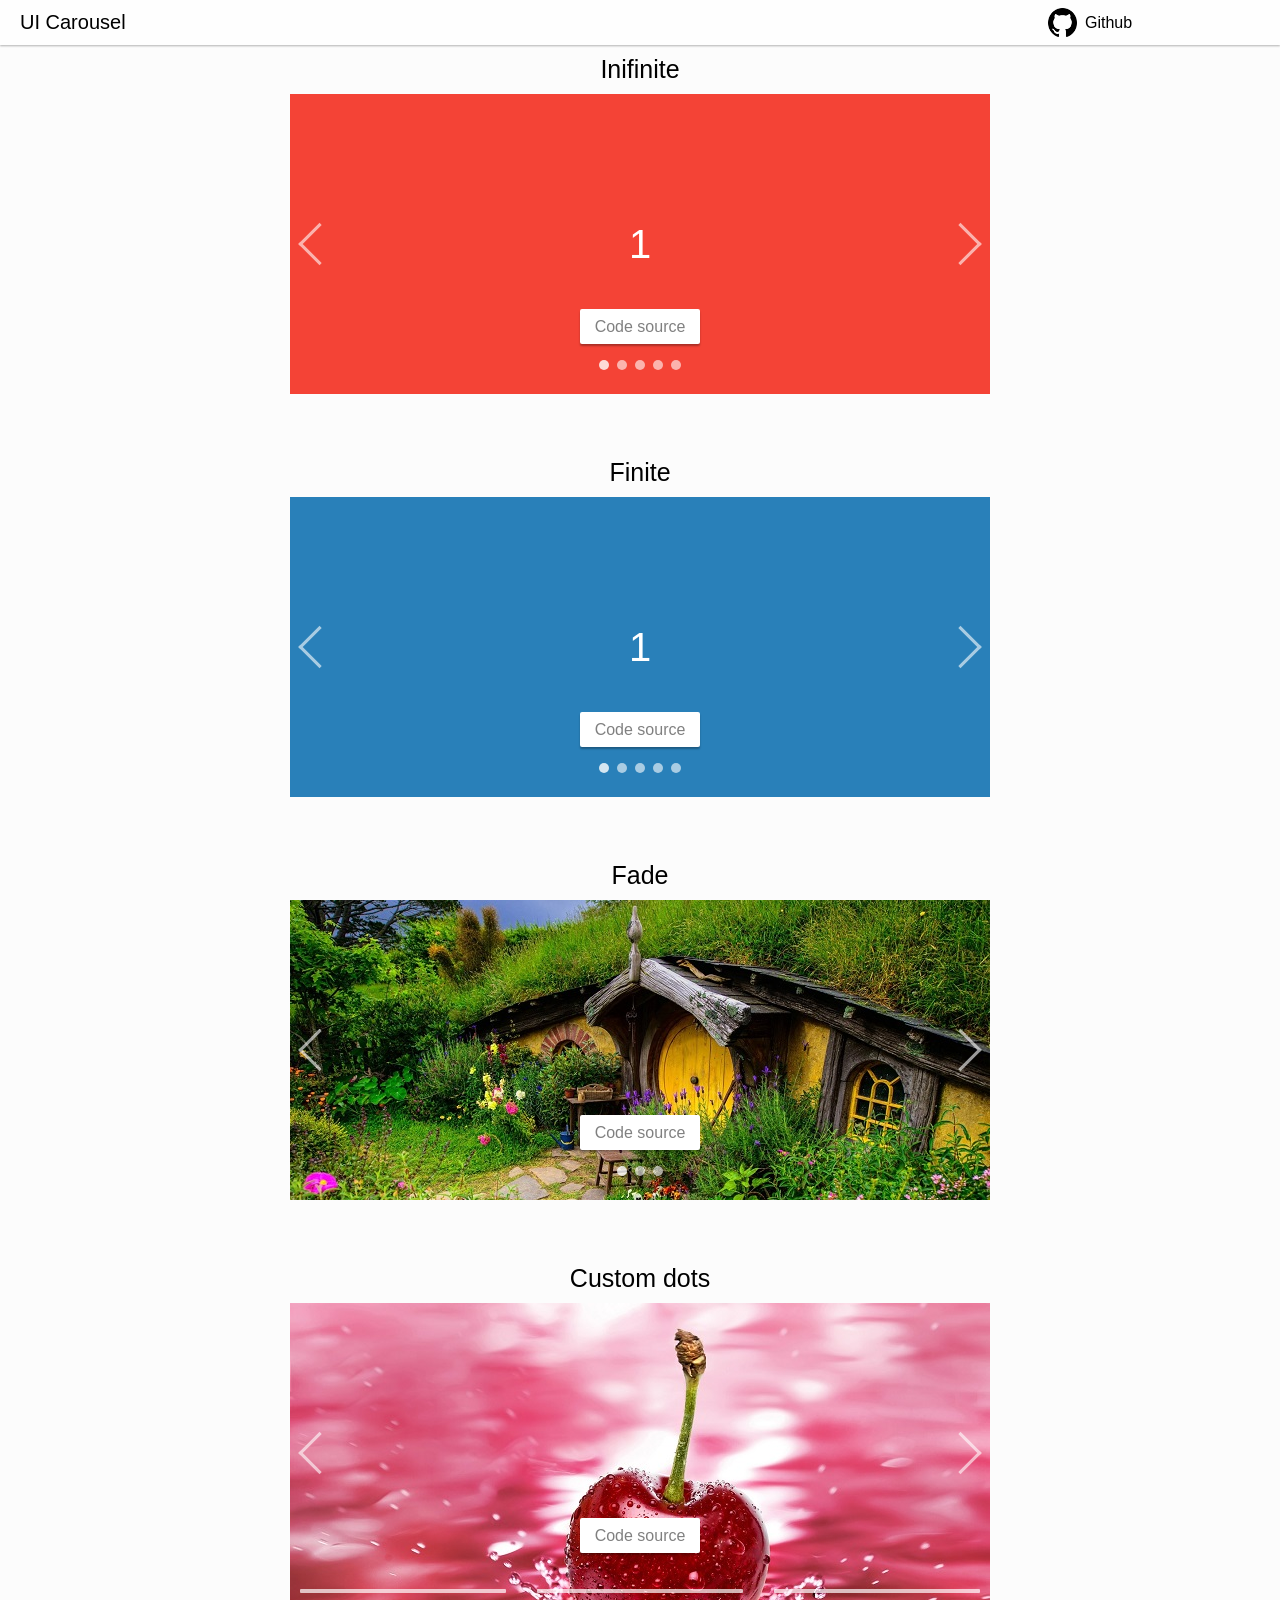
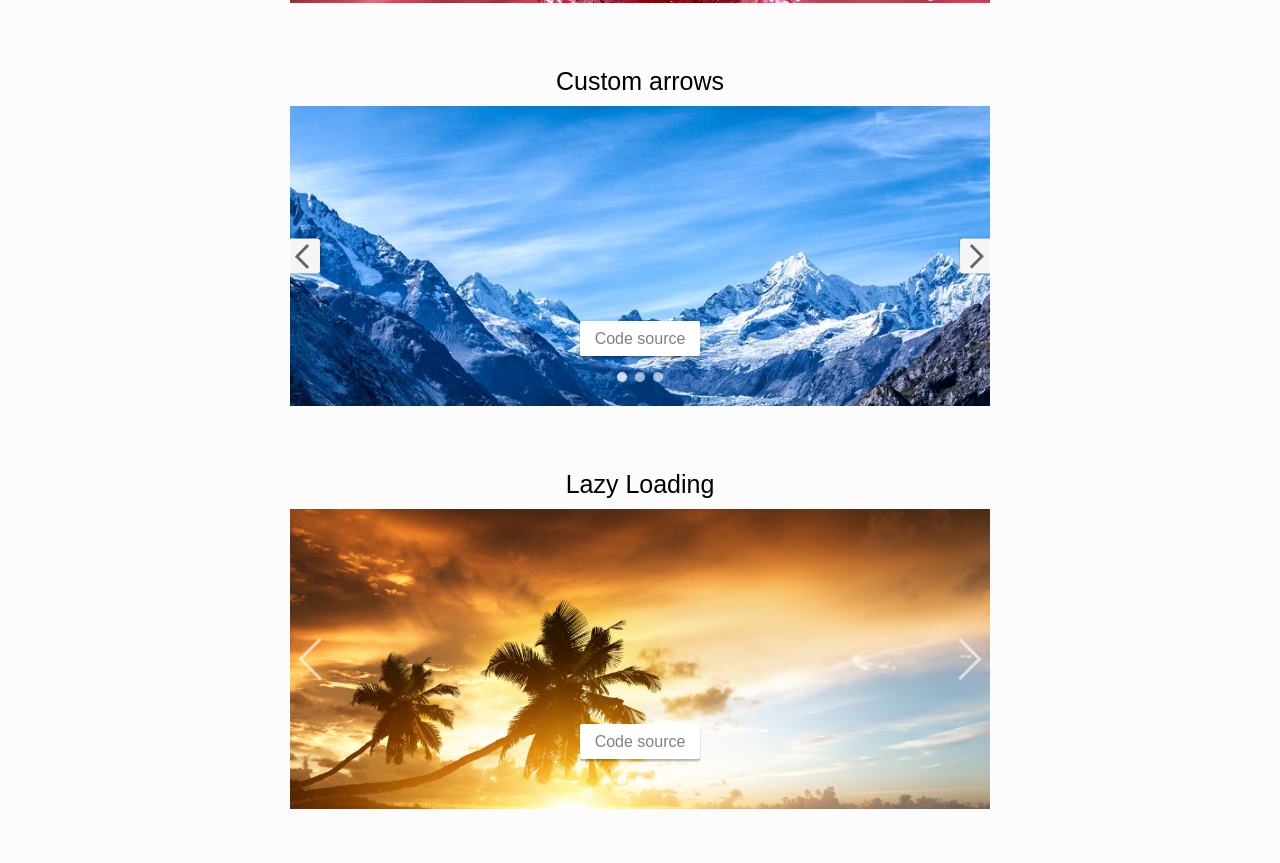
==== ui-carousel/index.html @ 1230306c "initial" ====
<!doctype html><html lang="en"><head><meta charset="utf-8"><title>UiCarousel</title><base href="/"><meta name="viewport" content="width=device-width,initial-scale=1"><link rel="icon" type="image/x-icon" href="favicon.ico"><link href="styles.e28cf353a8afbdea1894.bundle.css" rel="stylesheet"/></head><body><app-root></app-root><script type="text/javascript" src="inline.f247510dc341ed28508e.bundle.js"></script><script type="text/javascript" src="polyfills.bf104055021a1b5ed041.bundle.js"></script><script type="text/javascript" src="main.8a45bfe7b094b9ebf9c7.bundle.js"></script></body></html>
---- ui-carousel/styles.e28cf353a8afbdea1894.bundle.css ----
body,html{padding:0;margin:0}body{background:#fcfcfc}*{font-family:-apple-system,BlinkMacSystemFont,Segoe UI,Helvetica,Arial,sans-serif}
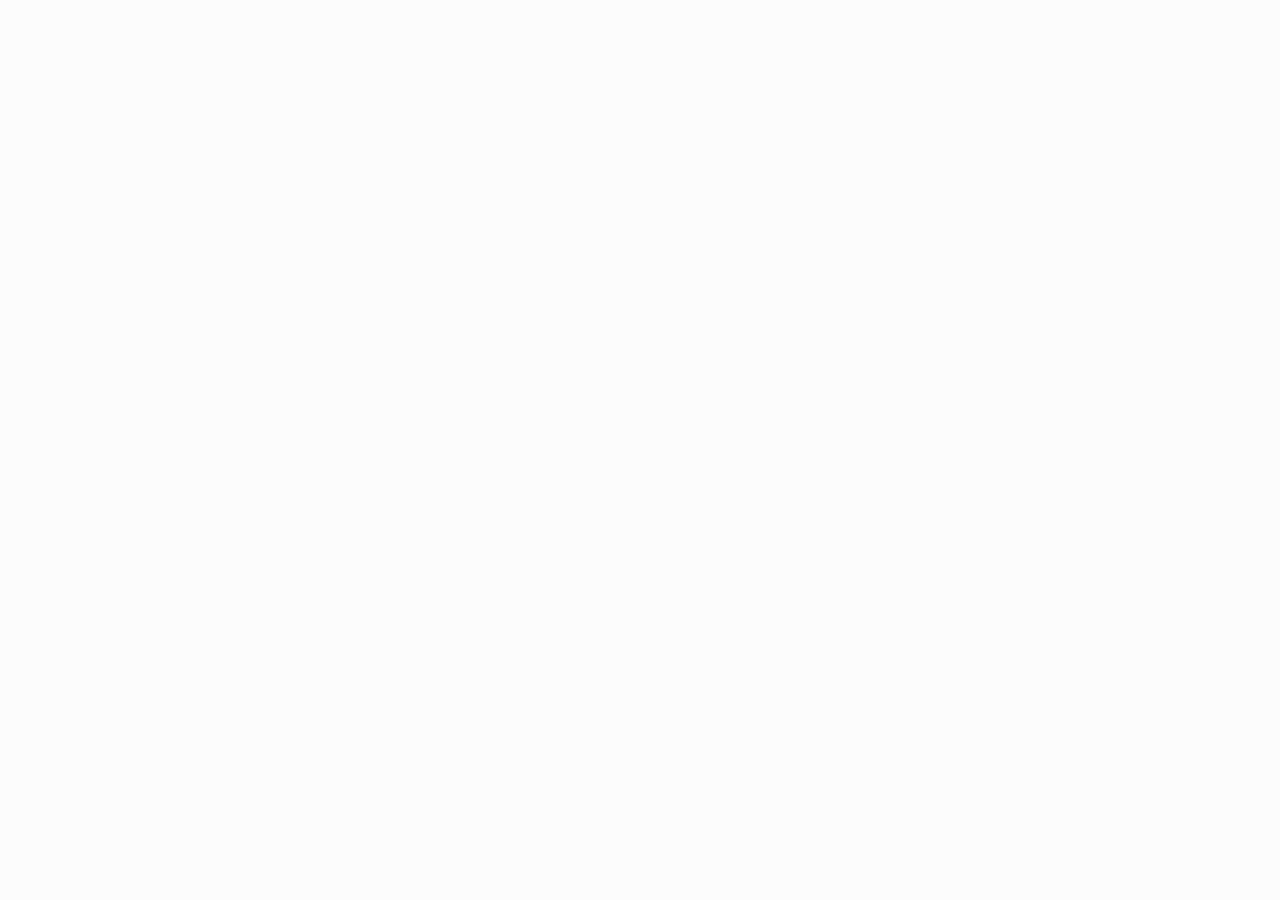
==== commit 31cfae83: "base ref" ====
--- a/ui-carousel/index.html
+++ b/ui-carousel/index.html
@@ -1 +1 @@
-<!doctype html><html lang="en"><head><meta charset="utf-8"><title>UiCarousel</title><base href="/"><meta name="viewport" content="width=device-width,initial-scale=1"><link rel="icon" type="image/x-icon" href="favicon.ico"><link href="styles.e28cf353a8afbdea1894.bundle.css" rel="stylesheet"/></head><body><app-root></app-root><script type="text/javascript" src="inline.f247510dc341ed28508e.bundle.js"></script><script type="text/javascript" src="polyfills.bf104055021a1b5ed041.bundle.js"></script><script type="text/javascript" src="main.8a45bfe7b094b9ebf9c7.bundle.js"></script></body></html>+<!doctype html><html lang="en"><head><meta charset="utf-8"><title>UiCarousel</title><base href="/"><meta name="viewport" content="width=device-width,initial-scale=1"><link rel="icon" type="image/x-icon" href="favicon.ico"><link href="styles.e28cf353a8afbdea1894.bundle.css" rel="stylesheet"/></head><body><app-root></app-root><script type="text/javascript" src="inline.04424a96764ebdadac92.bundle.js"></script><script type="text/javascript" src="polyfills.bf104055021a1b5ed041.bundle.js"></script><script type="text/javascript" src="main.23c1442c15b0e135e088.bundle.js"></script></body></html>
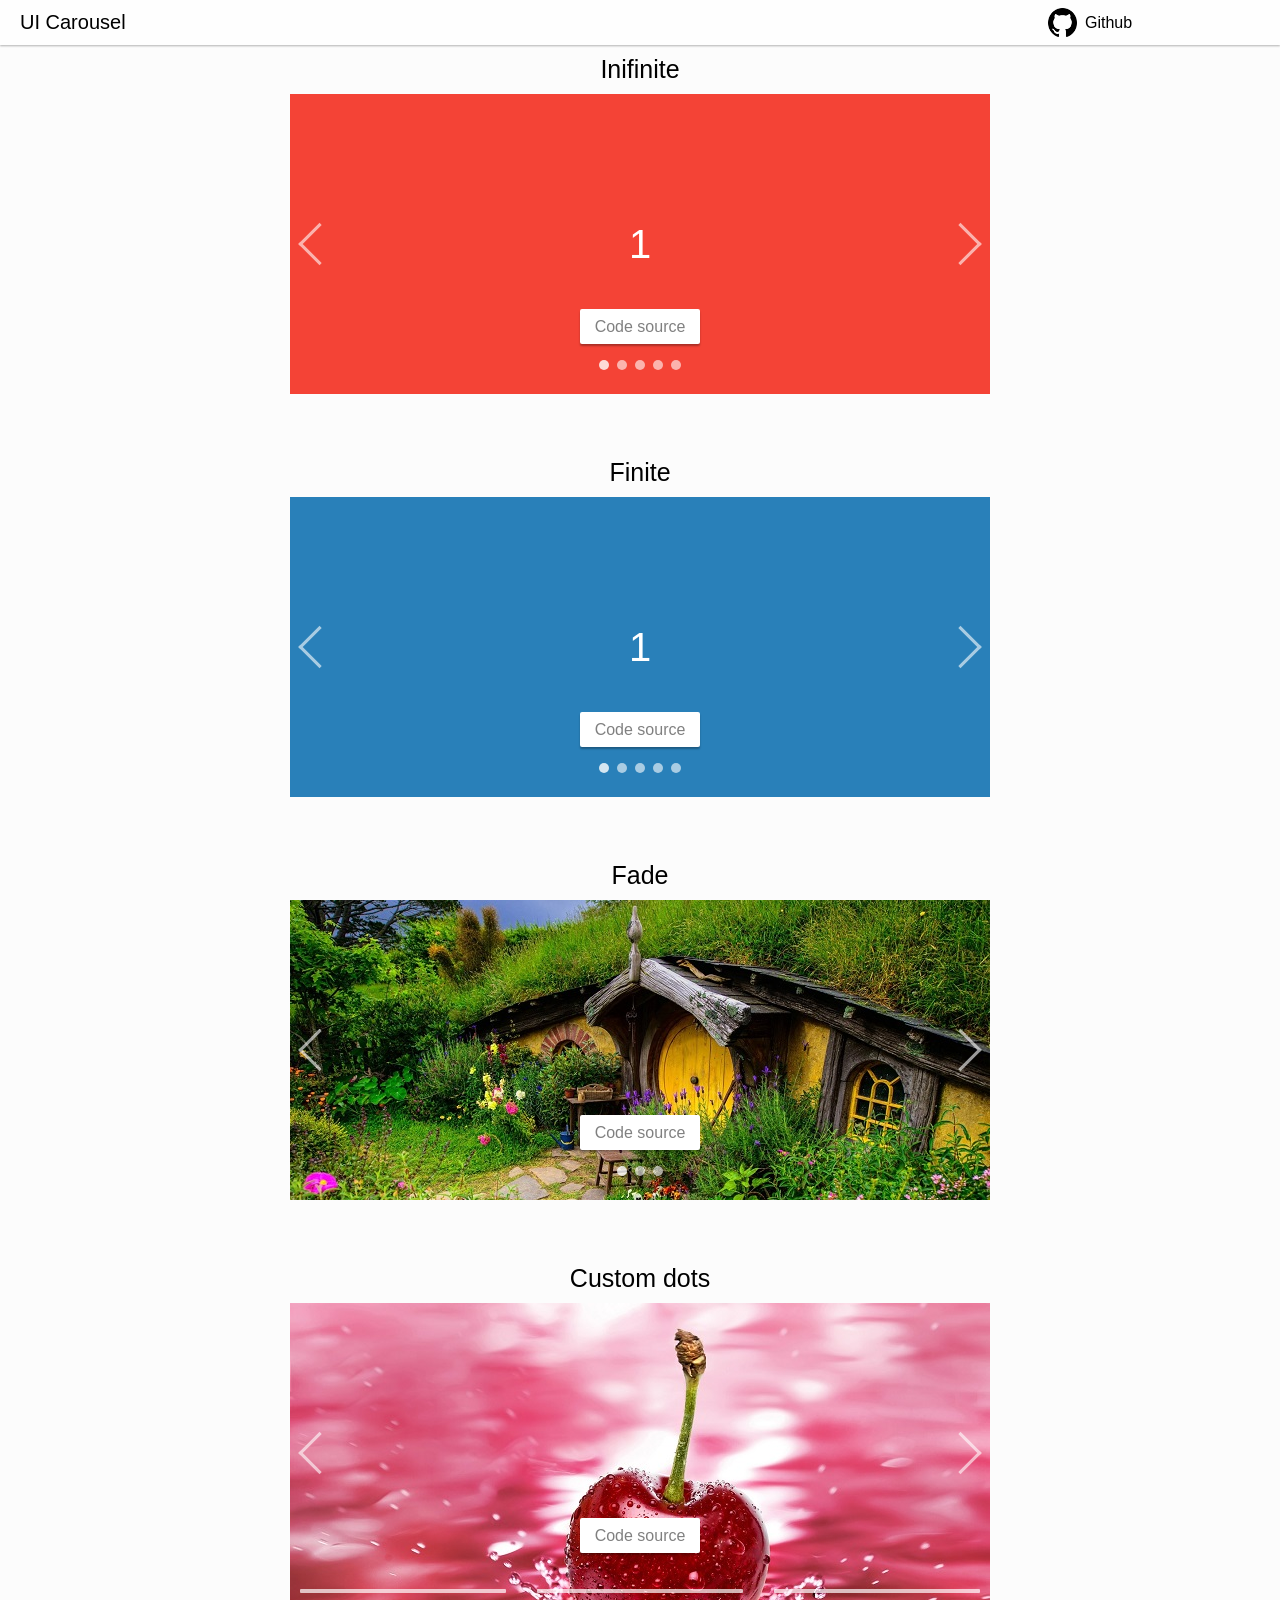
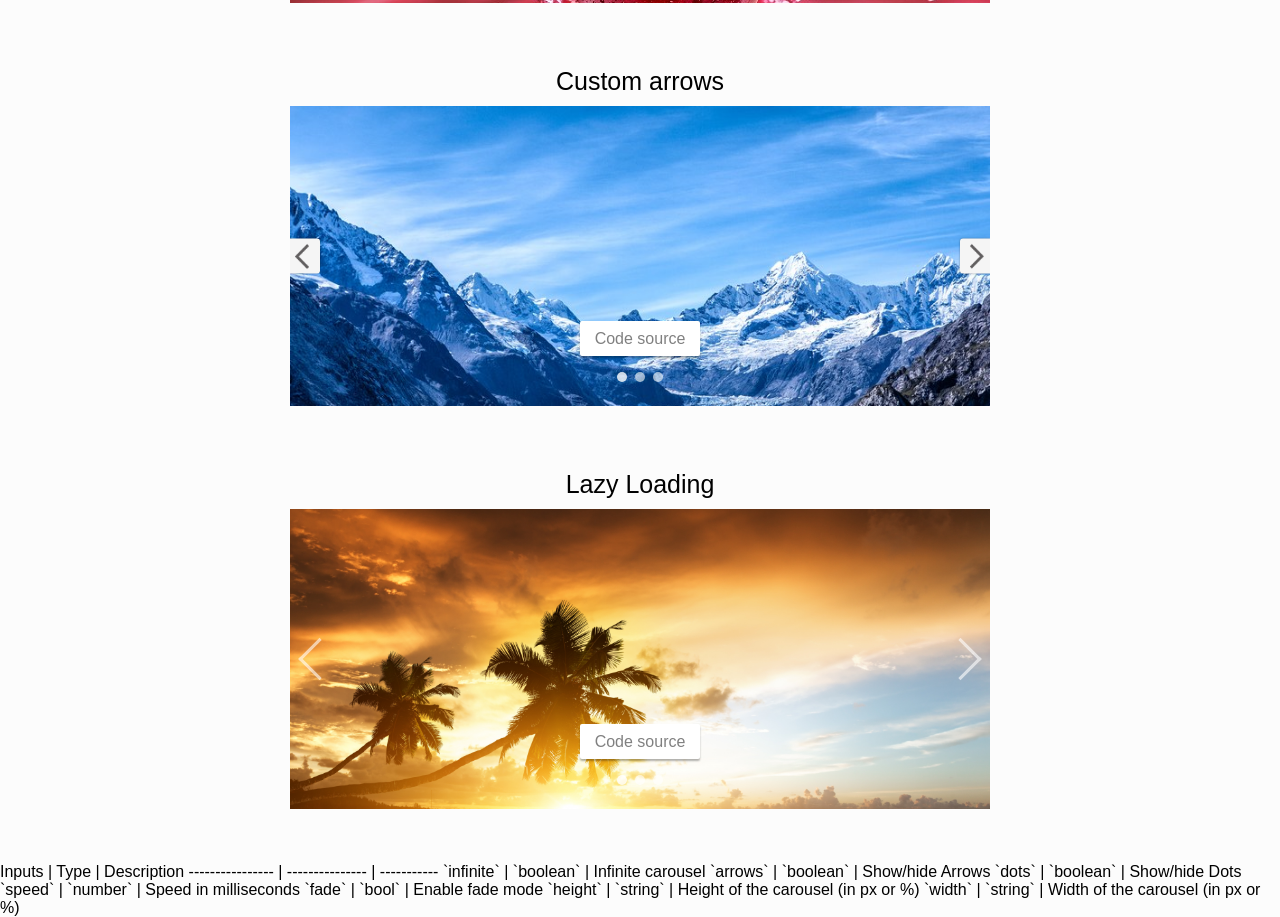
==== commit 05f8e2a5: "base ref" ====
--- a/ui-carousel/index.html
+++ b/ui-carousel/index.html
@@ -1 +1 @@
-<!doctype html><html lang="en"><head><meta charset="utf-8"><title>UiCarousel</title><base href="/"><meta name="viewport" content="width=device-width,initial-scale=1"><link rel="icon" type="image/x-icon" href="favicon.ico"><link href="styles.e28cf353a8afbdea1894.bundle.css" rel="stylesheet"/></head><body><app-root></app-root><script type="text/javascript" src="inline.04424a96764ebdadac92.bundle.js"></script><script type="text/javascript" src="polyfills.bf104055021a1b5ed041.bundle.js"></script><script type="text/javascript" src="main.23c1442c15b0e135e088.bundle.js"></script></body></html>+<!doctype html><html lang="en"><head><meta charset="utf-8"><title>UiCarousel</title><base href="/ui-carousel/"><meta name="viewport" content="width=device-width,initial-scale=1"><link rel="icon" type="image/x-icon" href="favicon.ico"><link href="styles.e28cf353a8afbdea1894.bundle.css" rel="stylesheet"/></head><body><app-root></app-root><script type="text/javascript" src="inline.04424a96764ebdadac92.bundle.js"></script><script type="text/javascript" src="polyfills.bf104055021a1b5ed041.bundle.js"></script><script type="text/javascript" src="main.23c1442c15b0e135e088.bundle.js"></script></body></html>
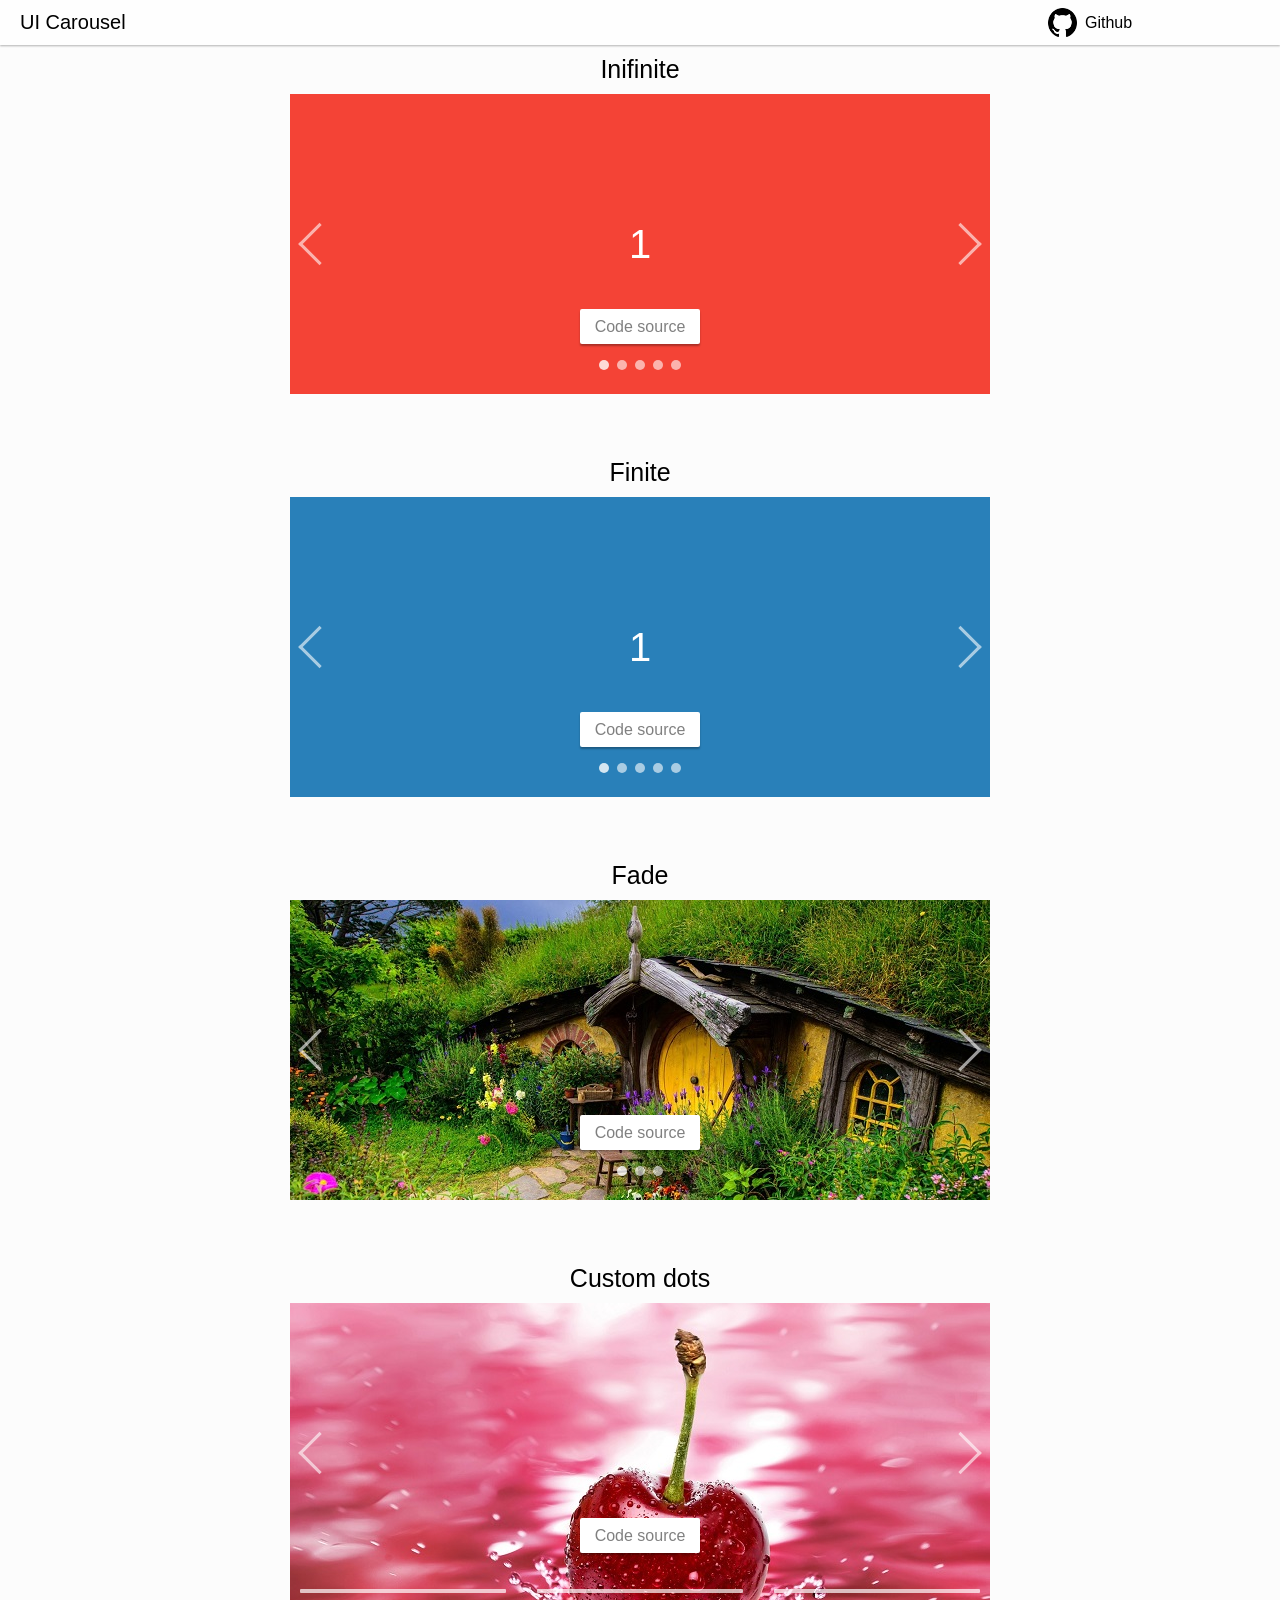
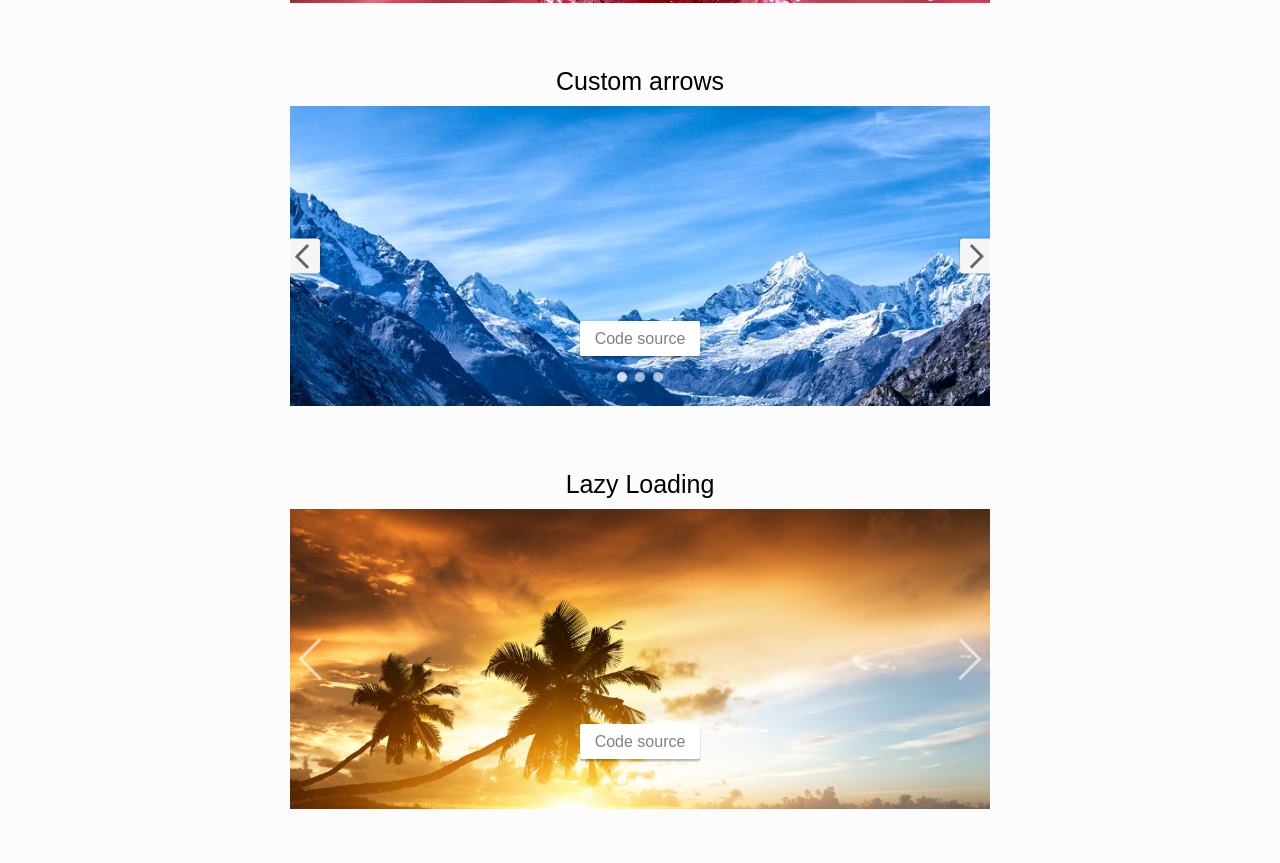
==== commit e4804979: "base ref" ====
--- a/ui-carousel/index.html
+++ b/ui-carousel/index.html
@@ -1 +1 @@
-<!doctype html><html lang="en"><head><meta charset="utf-8"><title>UiCarousel</title><base href="/ui-carousel/"><meta name="viewport" content="width=device-width,initial-scale=1"><link rel="icon" type="image/x-icon" href="favicon.ico"><link href="styles.e28cf353a8afbdea1894.bundle.css" rel="stylesheet"/></head><body><app-root></app-root><script type="text/javascript" src="inline.04424a96764ebdadac92.bundle.js"></script><script type="text/javascript" src="polyfills.bf104055021a1b5ed041.bundle.js"></script><script type="text/javascript" src="main.23c1442c15b0e135e088.bundle.js"></script></body></html>+<!doctype html><html lang="en"><head><meta charset="utf-8"><title>UiCarousel</title><base href="/ui-carousel/"><meta name="viewport" content="width=device-width,initial-scale=1"><link rel="icon" type="image/x-icon" href="favicon.ico"><link href="styles.e28cf353a8afbdea1894.bundle.css" rel="stylesheet"/></head><body><app-root></app-root><script type="text/javascript" src="inline.4f81dff5bec5d3fbb334.bundle.js"></script><script type="text/javascript" src="polyfills.bf104055021a1b5ed041.bundle.js"></script><script type="text/javascript" src="main.ff62d9316d905d213ae8.bundle.js"></script></body></html>
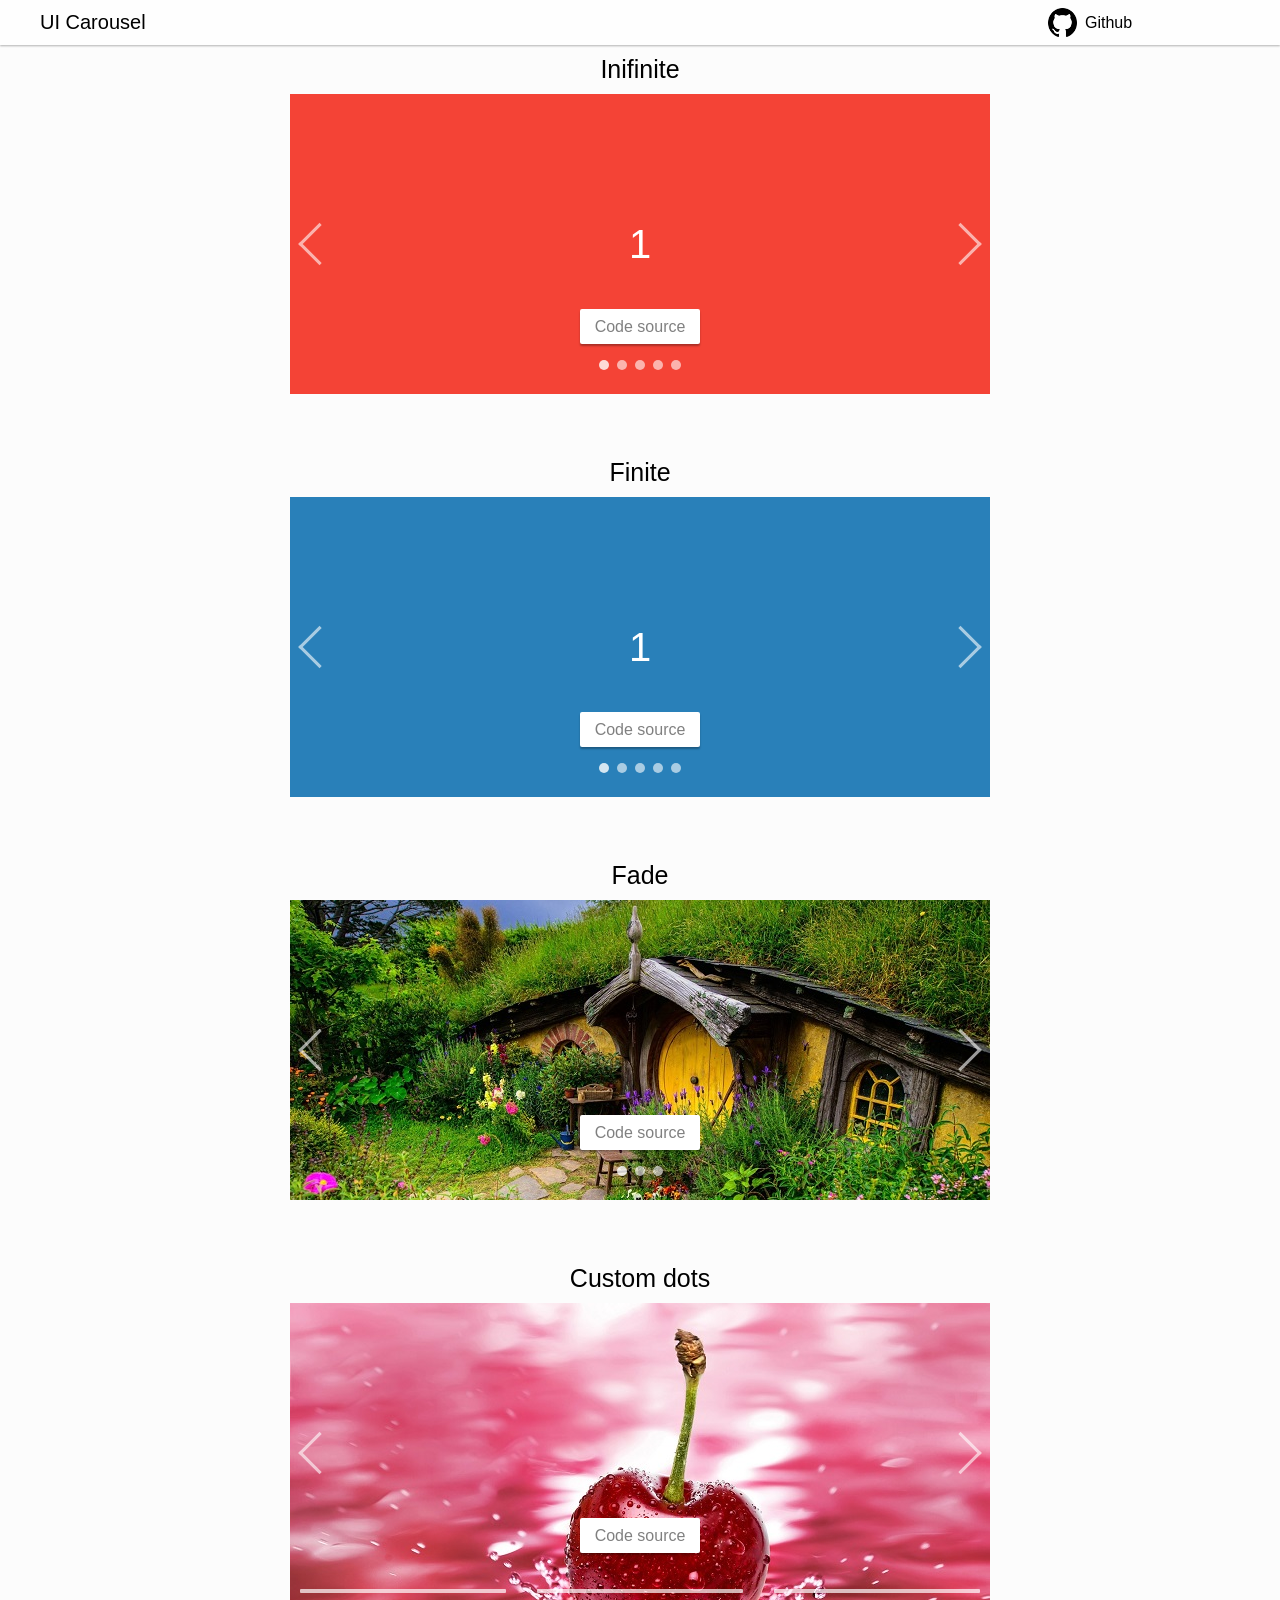
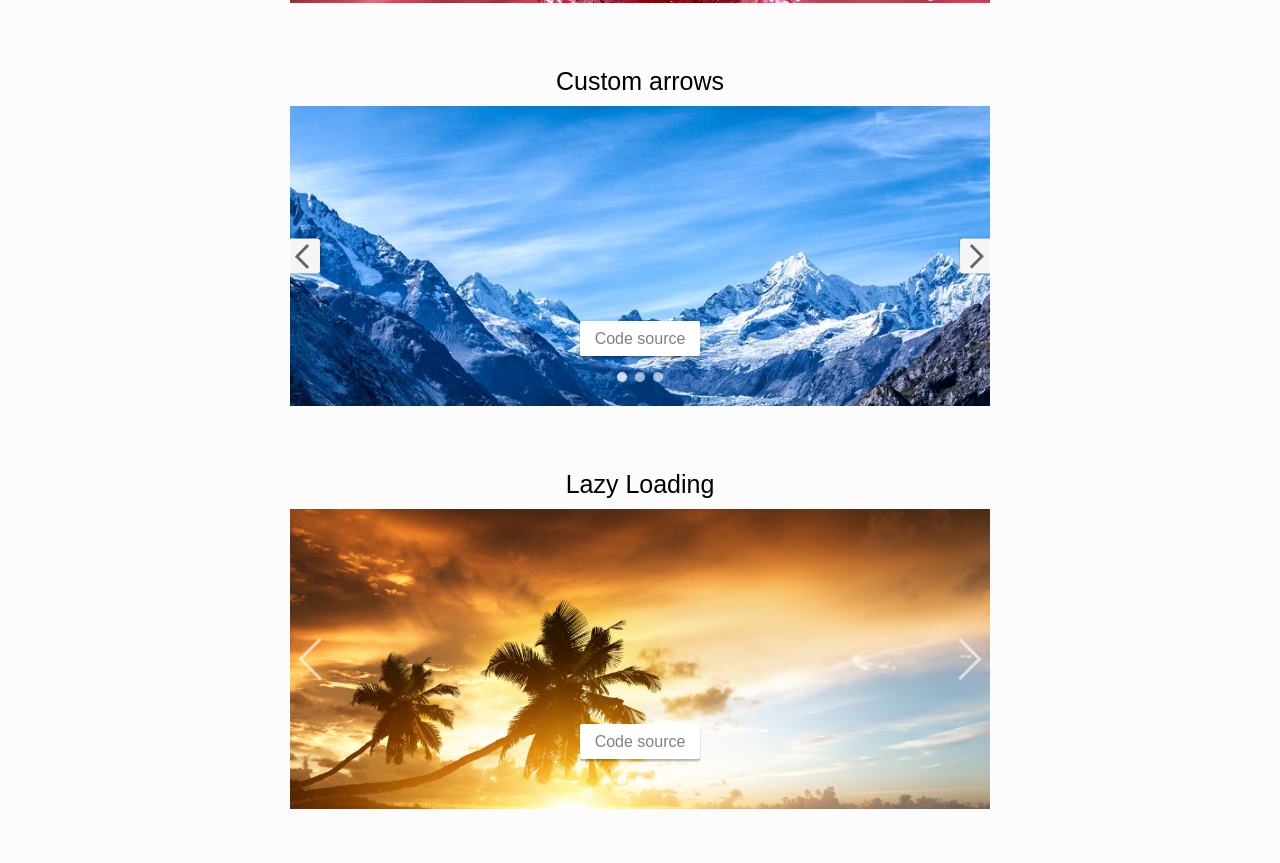
==== commit af5b0232: "add code source links" ====
--- a/ui-carousel/index.html
+++ b/ui-carousel/index.html
@@ -1 +1 @@
-<!doctype html><html lang="en"><head><meta charset="utf-8"><title>UiCarousel</title><base href="/ui-carousel/"><meta name="viewport" content="width=device-width,initial-scale=1"><link rel="icon" type="image/x-icon" href="favicon.ico"><link href="styles.e28cf353a8afbdea1894.bundle.css" rel="stylesheet"/></head><body><app-root></app-root><script type="text/javascript" src="inline.4f81dff5bec5d3fbb334.bundle.js"></script><script type="text/javascript" src="polyfills.bf104055021a1b5ed041.bundle.js"></script><script type="text/javascript" src="main.ff62d9316d905d213ae8.bundle.js"></script></body></html>+<!doctype html><html lang="en"><head><meta charset="utf-8"><title>UiCarousel</title><base href="/ui-carousel/"><meta name="viewport" content="width=device-width,initial-scale=1"><link rel="icon" type="image/x-icon" href="favicon.ico"><link href="styles.e28cf353a8afbdea1894.bundle.css" rel="stylesheet"/></head><body><app-root></app-root><script type="text/javascript" src="inline.9fd17a3a84152d415bc7.bundle.js"></script><script type="text/javascript" src="polyfills.bf104055021a1b5ed041.bundle.js"></script><script type="text/javascript" src="main.9dcbcd32205ce8eebe2d.bundle.js"></script></body></html>
